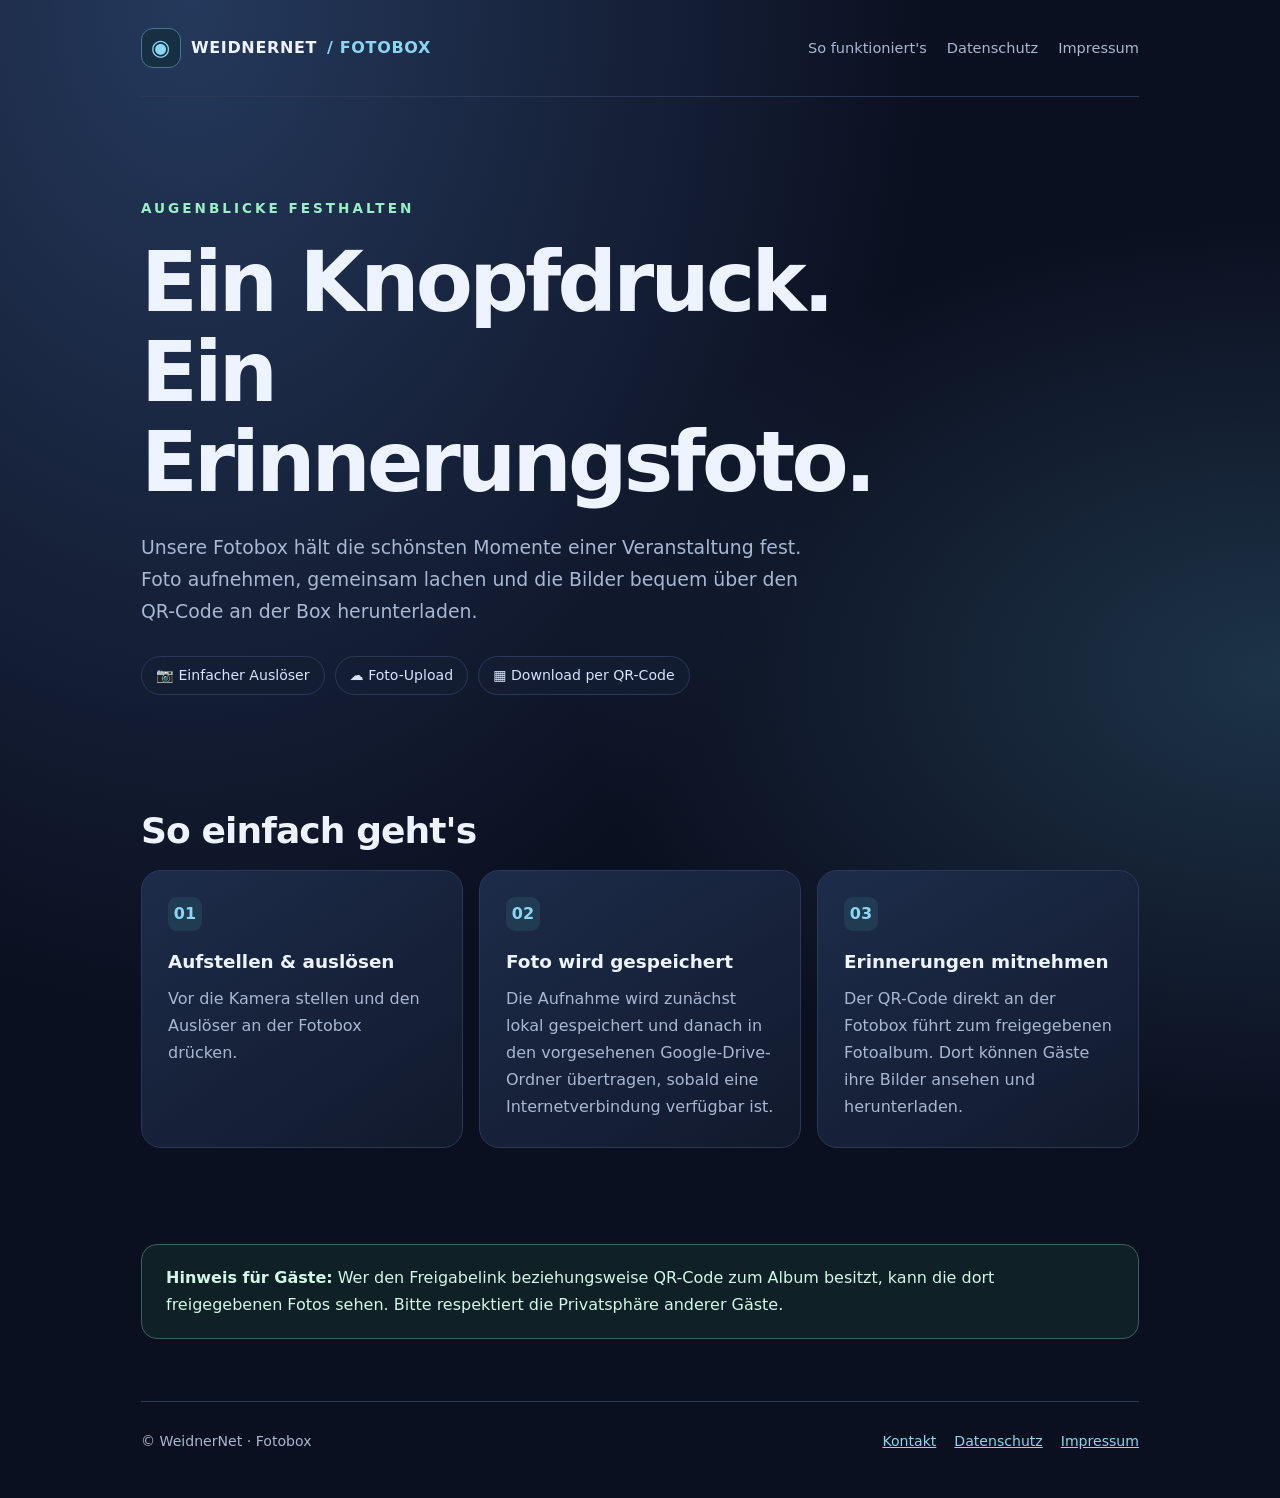
==== index.html @ 94e41efb "feat(site): add index.html" ====
<!doctype html>
<html lang="de">
<head>
<meta charset="utf-8">
<meta name="viewport" content="width=device-width, initial-scale=1">
<meta name="description" content="Fotobox von WeidnerNet: Fotos per Knopfdruck aufnehmen und über einen QR-Code herunterladen.">
<title>Fotobox | WeidnerNet</title>
<link rel="stylesheet" href="style.css">
</head>
<body>
<div class="wrap">
<header class="nav"><a class="brand" href="index.html"><span class="brandmark" aria-hidden="true">◉</span> WEIDNERNET <span style="color:var(--accent)">/ FOTOBOX</span></a><nav class="navlinks" aria-label="Navigation"><a href="#ablauf">So funktioniert's</a><a href="datenschutz.html">Datenschutz</a><a href="impressum.html">Impressum</a></nav></header>
<main>
<section class="hero"><div class="eyebrow">Augenblicke festhalten</div><h1>Ein Knopfdruck.<br>Ein Erinnerungsfoto.</h1><p class="lead">Unsere Fotobox hält die schönsten Momente einer Veranstaltung fest. Foto aufnehmen, gemeinsam lachen und die Bilder bequem über den QR-Code an der Box herunterladen.</p><div class="chips"><span class="chip">📷 Einfacher Auslöser</span><span class="chip">☁️ Foto-Upload</span><span class="chip">▦ Download per QR-Code</span></div></section>
<section id="ablauf" class="section"><h2>So einfach geht's</h2><div class="cards"><article class="card"><span class="step">01</span><h3>Aufstellen & auslösen</h3><p>Vor die Kamera stellen und den Auslöser an der Fotobox drücken.</p></article><article class="card"><span class="step">02</span><h3>Foto wird gespeichert</h3><p>Die Aufnahme wird zunächst lokal gespeichert und danach in den vorgesehenen Google-Drive-Ordner übertragen, sobald eine Internetverbindung verfügbar ist.</p></article><article class="card"><span class="step">03</span><h3>Erinnerungen mitnehmen</h3><p>Der QR-Code direkt an der Fotobox führt zum freigegebenen Fotoalbum. Dort können Gäste ihre Bilder ansehen und herunterladen.</p></article></div></section>
<section class="section"><div class="notice"><strong>Hinweis für Gäste:</strong> Wer den Freigabelink beziehungsweise QR-Code zum Album besitzt, kann die dort freigegebenen Fotos sehen. Bitte respektiert die Privatsphäre anderer Gäste.</div></section>
</main>
<footer class="footer"><span>© WeidnerNet · Fotobox</span><div class="footerlinks"><a href="mailto:office@weidnernet.com">Kontakt</a><a href="datenschutz.html">Datenschutz</a><a href="impressum.html">Impressum</a></div></footer>
</div></body></html>
---- style.css ----
:root{color-scheme:dark;--bg:#0b1020;--panel:#151e34;--line:#2b3856;--ink:#edf3ff;--muted:#a8b7d2;--accent:#8bd6f2;--green:#99f0c5}*{box-sizing:border-box}html{scroll-behavior:smooth}body{margin:0;background:radial-gradient(ellipse at 15% 0%,#25395c 0%,transparent 48%),radial-gradient(ellipse at 100% 45%,#1d3347 0%,transparent 39%),var(--bg);color:var(--ink);font:16px/1.68 system-ui,-apple-system,BlinkMacSystemFont,"Segoe UI",sans-serif;min-height:100vh}a{color:var(--accent)}a:hover{text-decoration:none}.wrap{max-width:1050px;margin:auto;padding:0 26px}.nav{display:flex;align-items:center;justify-content:space-between;gap:18px;padding:28px 0;border-bottom:1px solid var(--line)}.brand{display:flex;gap:10px;align-items:center;text-decoration:none;color:var(--ink);font-weight:750;letter-spacing:.04em}.brandmark{display:grid;place-items:center;border:1px solid #46768f;border-radius:12px;width:40px;height:40px;background:#162f43;color:var(--accent);font-size:22px}.navlinks{display:flex;gap:20px;flex-wrap:wrap}.navlinks a{color:var(--muted);font-size:.91rem;text-decoration:none}.navlinks a:hover{color:var(--ink)}.hero{padding:100px 0 80px;max-width:810px}.eyebrow{font-size:.85rem;letter-spacing:.22em;text-transform:uppercase;color:var(--green);font-weight:700}h1{font-size:clamp(2.8rem,7vw,5.2rem);line-height:1.08;letter-spacing:-.045em;margin:18px 0 25px}h2{font-size:clamp(1.6rem,3vw,2.25rem);letter-spacing:-.025em;line-height:1.2;margin:0 0 18px}h3{margin:0 0 8px;font-size:1.15rem}.lead{color:var(--muted);font-size:1.18rem;max-width:670px}.chips{display:flex;gap:10px;flex-wrap:wrap;margin-top:28px}.chip{border:1px solid var(--line);background:rgba(21,30,52,.7);border-radius:100px;padding:7px 14px;font-size:.88rem;color:#d7e4fb}.section{padding:34px 0 62px}.cards{display:grid;grid-template-columns:repeat(3,minmax(0,1fr));gap:16px}.card{border:1px solid var(--line);border-radius:20px;padding:26px;background:linear-gradient(145deg,rgba(30,46,77,.92),rgba(18,26,45,.9))}.card p{margin:0;color:var(--muted)}.step{display:inline-grid;place-items:center;width:34px;height:34px;border-radius:9px;background:#213b52;color:var(--accent);font-weight:bold;margin-bottom:16px}.notice{border:1px solid #386258;border-radius:16px;padding:20px 24px;background:#14342d77;color:#d3f7e7}.pagehead{padding:60px 0 20px;max-width:790px}.bodycopy{max-width:780px;padding-bottom:80px;color:#d4dff1}.bodycopy h2{font-size:1.4rem;margin:36px 0 9px;color:var(--ink)}.bodycopy p,.bodycopy li{color:var(--muted)}.bodycopy strong{color:var(--ink)}.draft{border:1px solid #897446;background:#3f321a88;padding:14px 18px;border-radius:12px;color:#ffe5b3}.footer{padding:28px 0 44px;border-top:1px solid var(--line);display:flex;gap:16px;justify-content:space-between;flex-wrap:wrap;color:var(--muted);font-size:.88rem}.footerlinks{display:flex;gap:18px;flex-wrap:wrap}@media(max-width:730px){.cards{grid-template-columns:1fr}.hero{padding:64px 0}.nav{align-items:flex-start;flex-direction:column}.wrap{padding:0 20px}}
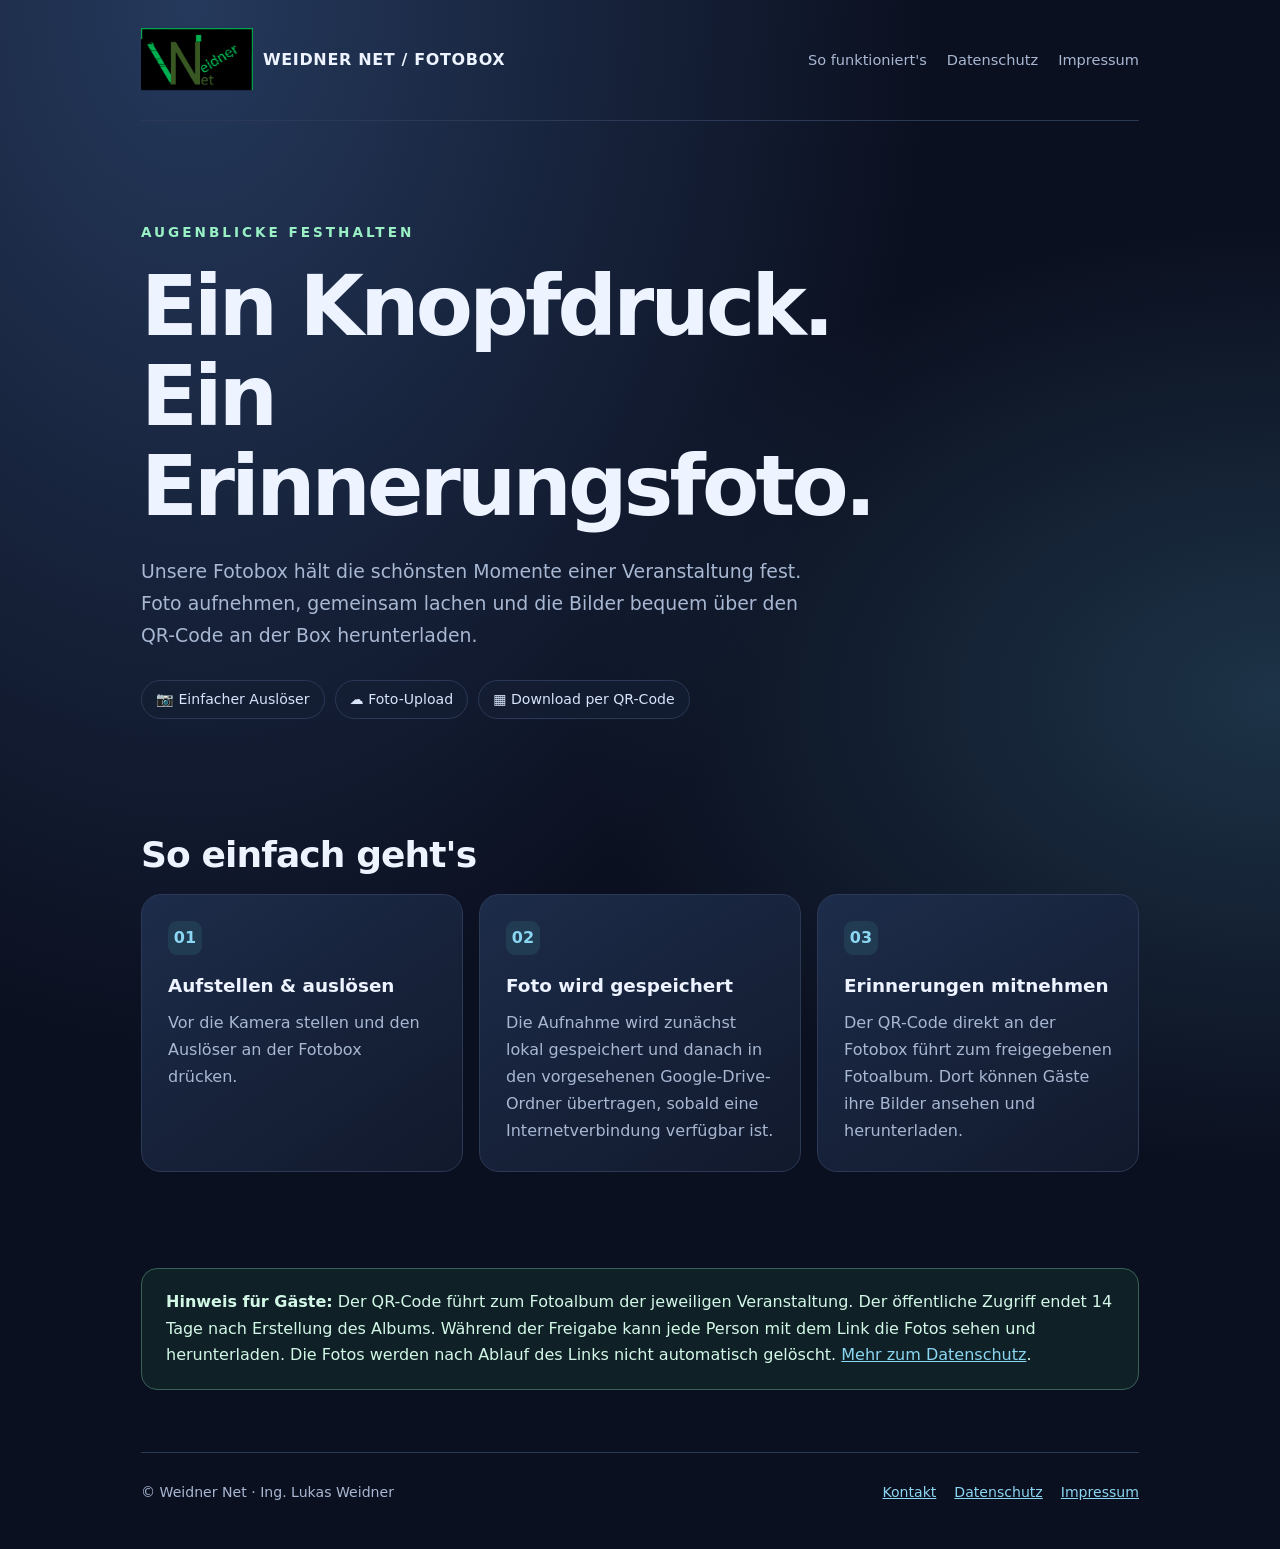
==== commit d342deb7: "site: integrate supplied logo and event-specific album notice" ====
--- a/index.html
+++ b/index.html
@@ -6,14 +6,15 @@
 <meta name="description" content="Fotobox von WeidnerNet: Fotos per Knopfdruck aufnehmen und über einen QR-Code herunterladen.">
 <title>Fotobox | WeidnerNet</title>
 <link rel="stylesheet" href="style.css">
+<link rel="icon" href="logo.svg" type="image/svg+xml">
 </head>
 <body>
 <div class="wrap">
-<header class="nav"><a class="brand" href="index.html"><span class="brandmark" aria-hidden="true">◉</span> WEIDNERNET <span style="color:var(--accent)">/ FOTOBOX</span></a><nav class="navlinks" aria-label="Navigation"><a href="#ablauf">So funktioniert's</a><a href="datenschutz.html">Datenschutz</a><a href="impressum.html">Impressum</a></nav></header>
+<header class="nav"><a class="brand" href="index.html"><img class="brand-logo" src="logo.svg" alt="Weidner Net Firmenlogo" width="112" height="64"><span class="brand-text">WEIDNER NET <span class="brand-accent">/ FOTOBOX</span></span></a><nav class="navlinks" aria-label="Navigation"><a href="#ablauf">So funktioniert's</a><a href="datenschutz.html">Datenschutz</a><a href="impressum.html">Impressum</a></nav></header>
 <main>
 <section class="hero"><div class="eyebrow">Augenblicke festhalten</div><h1>Ein Knopfdruck.<br>Ein Erinnerungsfoto.</h1><p class="lead">Unsere Fotobox hält die schönsten Momente einer Veranstaltung fest. Foto aufnehmen, gemeinsam lachen und die Bilder bequem über den QR-Code an der Box herunterladen.</p><div class="chips"><span class="chip">📷 Einfacher Auslöser</span><span class="chip">☁️ Foto-Upload</span><span class="chip">▦ Download per QR-Code</span></div></section>
 <section id="ablauf" class="section"><h2>So einfach geht's</h2><div class="cards"><article class="card"><span class="step">01</span><h3>Aufstellen & auslösen</h3><p>Vor die Kamera stellen und den Auslöser an der Fotobox drücken.</p></article><article class="card"><span class="step">02</span><h3>Foto wird gespeichert</h3><p>Die Aufnahme wird zunächst lokal gespeichert und danach in den vorgesehenen Google-Drive-Ordner übertragen, sobald eine Internetverbindung verfügbar ist.</p></article><article class="card"><span class="step">03</span><h3>Erinnerungen mitnehmen</h3><p>Der QR-Code direkt an der Fotobox führt zum freigegebenen Fotoalbum. Dort können Gäste ihre Bilder ansehen und herunterladen.</p></article></div></section>
-<section class="section"><div class="notice"><strong>Hinweis für Gäste:</strong> Wer den Freigabelink beziehungsweise QR-Code zum Album besitzt, kann die dort freigegebenen Fotos sehen. Bitte respektiert die Privatsphäre anderer Gäste.</div></section>
+<section class="section"><div class="notice"><strong>Hinweis für Gäste:</strong> Der QR-Code führt zum Fotoalbum der jeweiligen Veranstaltung. Der öffentliche Zugriff endet 14 Tage nach Erstellung des Albums. Während der Freigabe kann jede Person mit dem Link die Fotos sehen und herunterladen. Die Fotos werden nach Ablauf des Links nicht automatisch gelöscht. <a href="datenschutz.html">Mehr zum Datenschutz</a>.</div></section>
 </main>
-<footer class="footer"><span>© WeidnerNet · Fotobox</span><div class="footerlinks"><a href="mailto:office@weidnernet.com">Kontakt</a><a href="datenschutz.html">Datenschutz</a><a href="impressum.html">Impressum</a></div></footer>
+<footer class="footer"><span>© Weidner Net · Ing. Lukas Weidner</span><div class="footerlinks"><a href="mailto:office@weidnernet.com">Kontakt</a><a href="datenschutz.html">Datenschutz</a><a href="impressum.html">Impressum</a></div></footer>
 </div></body></html>
